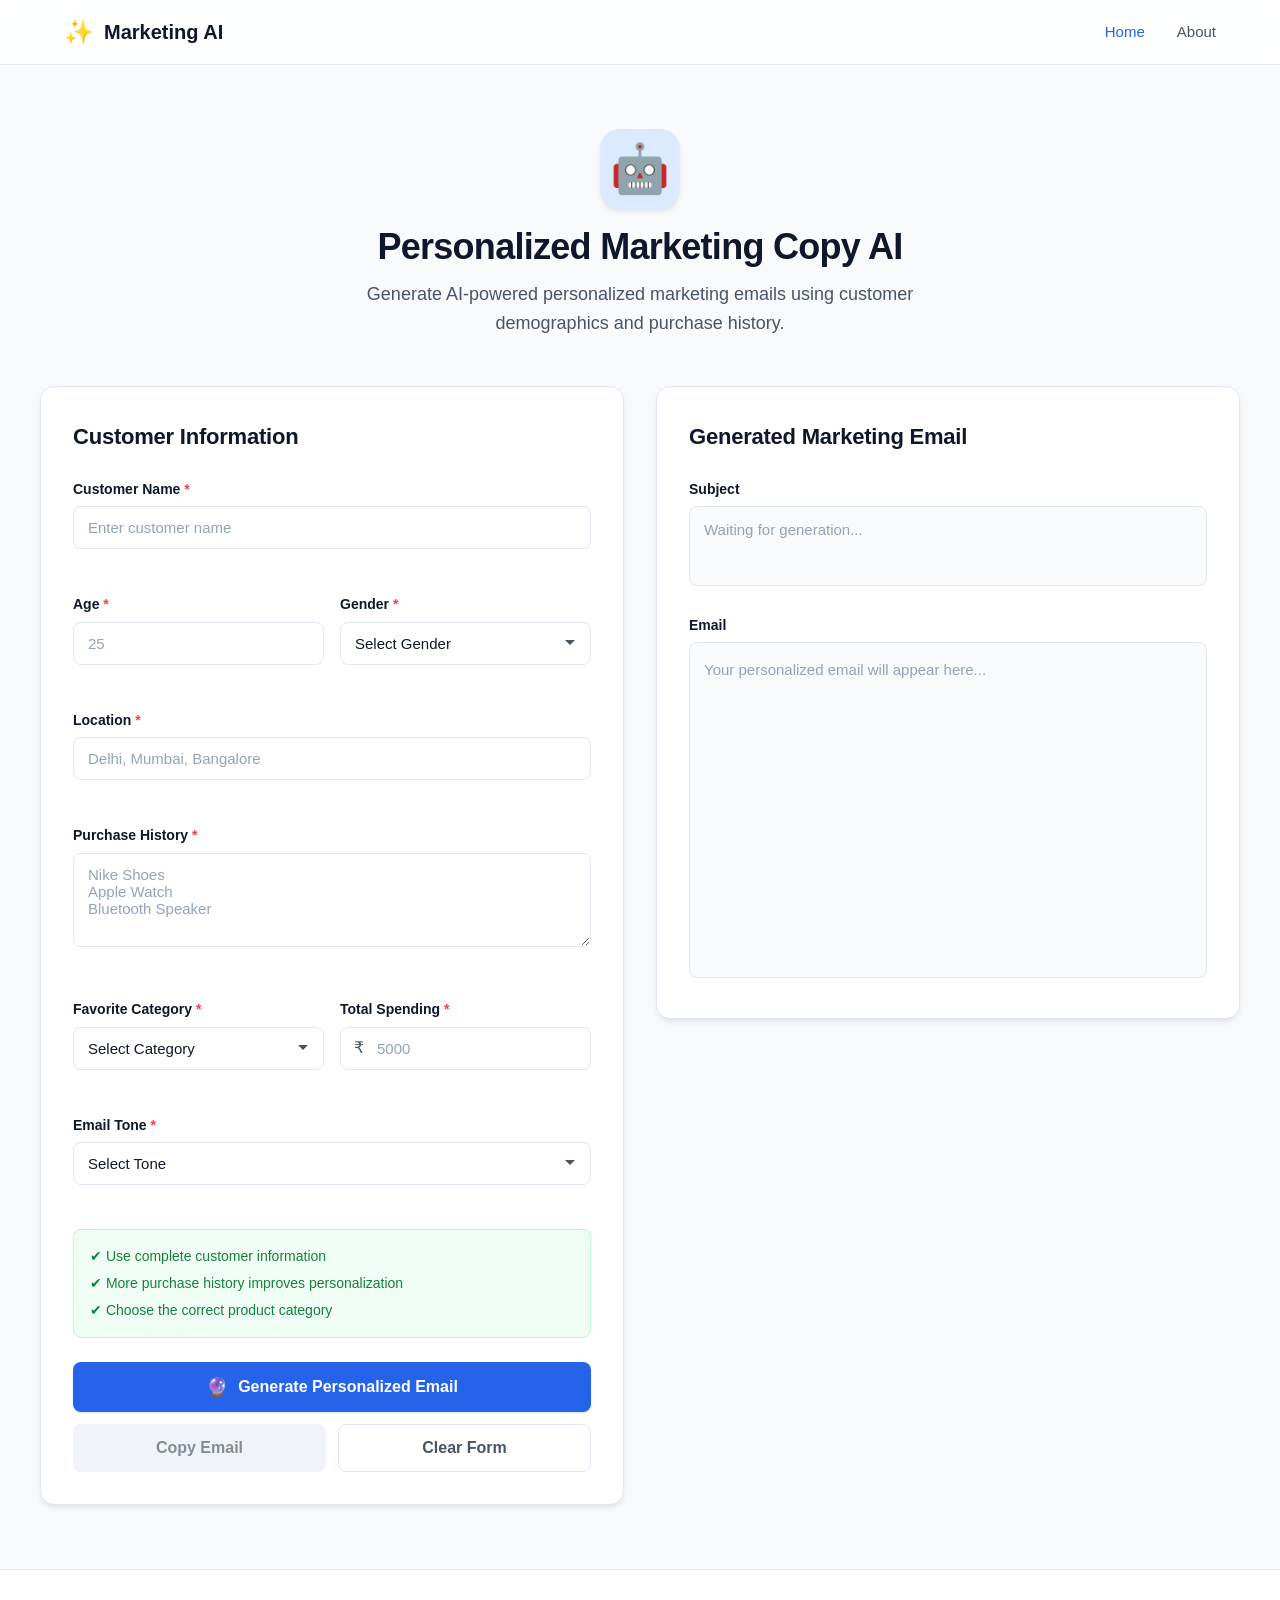
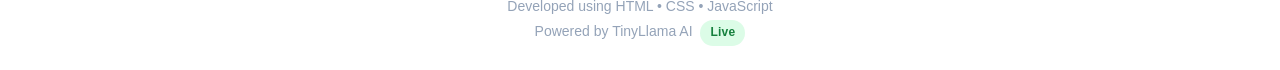
==== frontend/index.html @ af062292 "Restructure project into professional full-stack architecture - Move backend files into backend/ (ap" ====
<!DOCTYPE html>
<html lang="en">
<head>
  <meta charset="UTF-8">
  <meta name="viewport" content="width=device-width, initial-scale=1.0">
  <title>Personalized Marketing Copy AI</title>
  <link rel="stylesheet" href="css/style.css">
</head>
<body>

  <nav class="navbar">
    <div class="nav-container">
      <div class="nav-logo">
        <span class="logo-icon">&#x2728;</span>
        <span class="logo-text">Marketing AI</span>
      </div>
      <ul class="nav-links">
        <li><a href="#" class="nav-link active">Home</a></li>
        <li><a href="#" class="nav-link">About</a></li>
      </ul>
    </div>
  </nav>

  <header class="hero">
    <div class="hero-container">
      <div class="hero-icon">&#x1F916;</div>
      <h1 class="hero-title">Personalized Marketing Copy AI</h1>
      <p class="hero-subtitle">Generate AI-powered personalized marketing emails using customer demographics and purchase history.</p>
    </div>
  </header>

  <main class="main-content">
    <div class="content-grid">

      <section class="form-section">
        <div class="card form-card">
          <h2 class="card-title">Customer Information</h2>

          <div class="form-group">
            <label for="customerName">Customer Name <span class="required">*</span></label>
            <input type="text" id="customerName" placeholder="Enter customer name" required>
            <span class="error-message" id="nameError"></span>
          </div>

          <div class="form-row">
            <div class="form-group">
              <label for="age">Age <span class="required">*</span></label>
              <input type="number" id="age" placeholder="25" min="18" max="100" required>
              <span class="error-message" id="ageError"></span>
            </div>

            <div class="form-group">
              <label for="gender">Gender <span class="required">*</span></label>
              <select id="gender" required>
                <option value="">Select Gender</option>
                <option value="Male">Male</option>
                <option value="Female">Female</option>
                <option value="Other">Other</option>
              </select>
              <span class="error-message" id="genderError"></span>
            </div>
          </div>

          <div class="form-group">
            <label for="location">Location <span class="required">*</span></label>
            <input type="text" id="location" placeholder="Delhi, Mumbai, Bangalore" required>
            <span class="error-message" id="locationError"></span>
          </div>

          <div class="form-group">
            <label for="purchaseHistory">Purchase History <span class="required">*</span></label>
            <textarea id="purchaseHistory" placeholder="Nike Shoes&#10;Apple Watch&#10;Bluetooth Speaker" rows="4" required></textarea>
            <span class="error-message" id="purchaseError"></span>
          </div>

          <div class="form-row">
            <div class="form-group">
              <label for="favoriteCategory">Favorite Category <span class="required">*</span></label>
              <select id="favoriteCategory" required>
                <option value="">Select Category</option>
                <option value="Fashion">Fashion</option>
                <option value="Electronics">Electronics</option>
                <option value="Books">Books</option>
                <option value="Sports">Sports</option>
                <option value="Home Decor">Home Decor</option>
                <option value="Beauty">Beauty</option>
              </select>
              <span class="error-message" id="categoryError"></span>
            </div>

            <div class="form-group">
              <label for="totalSpending">Total Spending <span class="required">*</span></label>
              <div class="input-icon-wrapper">
                <span class="input-icon">&#x20B9;</span>
                <input type="number" id="totalSpending" placeholder="5000" min="1" required>
              </div>
              <span class="error-message" id="spendingError"></span>
            </div>
          </div>

          <div class="form-group">
            <label for="emailTone">Email Tone <span class="required">*</span></label>
            <select id="emailTone" required>
              <option value="">Select Tone</option>
              <option value="Friendly">Friendly</option>
              <option value="Warm">Warm</option>
              <option value="Casual">Casual</option>
              <option value="Conversational">Conversational</option>
              <option value="Professional">Professional</option>
              <option value="Formal">Formal</option>
              <option value="Business">Business</option>
              <option value="Trustworthy">Trustworthy</option>
              <option value="Luxury">Luxury</option>
              <option value="Elegant">Elegant</option>
              <option value="Premium">Premium</option>
              <option value="Exclusive">Exclusive</option>
              <option value="Exciting">Exciting</option>
              <option value="Energetic">Energetic</option>
              <option value="Urgent">Urgent</option>
              <option value="Promotional">Promotional</option>
            </select>
            <span class="error-message" id="toneError"></span>
          </div>

          <div class="sidebar-tips">
            <p class="tip">&#x2714; Use complete customer information</p>
            <p class="tip">&#x2714; More purchase history improves personalization</p>
            <p class="tip">&#x2714; Choose the correct product category</p>
          </div>

          <div class="button-group">
            <button class="btn btn-primary" id="generateBtn">
              <span class="btn-icon">&#x1F52E;</span>
              Generate Personalized Email
            </button>
            <div class="secondary-buttons">
              <button class="btn btn-secondary" id="copyBtn" disabled>Copy Email</button>
              <button class="btn btn-outline" id="clearBtn">Clear Form</button>
            </div>
          </div>
        </div>
      </section>

      <section class="output-section">
        <div class="card output-card">
          <h2 class="card-title">Generated Marketing Email</h2>

          <div class="spinner-overlay" id="spinnerOverlay" role="status" aria-live="polite">
            <div class="spinner"></div>
            <p class="spinner-text">Generating personalized marketing email...</p>
          </div>

          <div class="output-group">
            <label for="subjectOutput">Subject</label>
            <textarea id="subjectOutput" class="output-textarea" rows="2" readonly placeholder="Waiting for generation..."></textarea>
          </div>

          <div class="output-group">
            <label for="emailOutput">Email</label>
            <textarea id="emailOutput" class="output-textarea email-body" rows="12" readonly placeholder="Your personalized email will appear here..."></textarea>
          </div>
        </div>
      </section>

    </div>
  </main>

  <div class="notification-container" id="notificationContainer" aria-live="polite" aria-atomic="false"></div>

  <footer class="footer">
    <div class="footer-container">
      <p>Developed using HTML &bull; CSS &bull; JavaScript</p>
      <p>Powered by TinyLlama AI <span class="live-badge">Live</span></p>
    </div>
  </footer>

  <script src="js/script.js"></script>
</body>
</html>
---- frontend/css/style.css ----
*,
*::before,
*::after {
  margin: 0;
  padding: 0;
  box-sizing: border-box;
}

:root {
  --primary: #2563EB;
  --primary-dark: #1E40AF;
  --primary-light: #DBEAFE;
  --bg: #F8FAFC;
  --card-bg: #FFFFFF;
  --text-primary: #0F172A;
  --text-secondary: #475569;
  --text-muted: #94A3B8;
  --border: #E2E8F0;
  --error: #EF4444;
  --success: #10B981;
  --shadow-sm: 0 1px 3px rgba(0, 0, 0, 0.06), 0 1px 2px rgba(0, 0, 0, 0.04);
  --shadow-md: 0 4px 6px -1px rgba(0, 0, 0, 0.07), 0 2px 4px -1px rgba(0, 0, 0, 0.04);
  --shadow-lg: 0 10px 15px -3px rgba(0, 0, 0, 0.08), 0 4px 6px -2px rgba(0, 0, 0, 0.04);
  --radius: 14px;
  --radius-sm: 8px;
  --font-family: -apple-system, BlinkMacSystemFont, 'Segoe UI', Roboto, Oxygen, Ubuntu, Cantarell, sans-serif;
}

html {
  scroll-behavior: smooth;
}

body {
  font-family: var(--font-family);
  background: var(--bg);
  color: var(--text-primary);
  line-height: 1.6;
  min-height: 100vh;
  display: flex;
  flex-direction: column;
}

.navbar {
  background: var(--card-bg);
  border-bottom: 1px solid var(--border);
  position: sticky;
  top: 0;
  z-index: 100;
  backdrop-filter: blur(12px);
  background: rgba(255, 255, 255, 0.85);
}

.nav-container {
  max-width: 1200px;
  margin: 0 auto;
  padding: 0 24px;
  display: flex;
  align-items: center;
  justify-content: space-between;
  height: 64px;
}

.nav-logo {
  display: flex;
  align-items: center;
  gap: 10px;
  font-size: 20px;
  font-weight: 700;
  color: var(--text-primary);
}

.logo-icon {
  font-size: 24px;
}

.nav-links {
  display: flex;
  list-style: none;
  gap: 32px;
}

.nav-link {
  text-decoration: none;
  color: var(--text-secondary);
  font-size: 15px;
  font-weight: 500;
  transition: color 0.2s ease;
  padding: 8px 0;
}

.nav-link:hover {
  color: var(--primary);
}

.nav-link.active {
  color: var(--primary);
}

.hero {
  padding: 64px 24px 48px;
  text-align: center;
}

.hero-container {
  max-width: 720px;
  margin: 0 auto;
}

.hero-icon {
  font-size: 48px;
  margin-bottom: 16px;
  display: inline-block;
  background: var(--primary-light);
  width: 80px;
  height: 80px;
  line-height: 80px;
  border-radius: 20px;
  box-shadow: var(--shadow-md);
}

.hero-title {
  font-size: 36px;
  font-weight: 800;
  color: var(--text-primary);
  letter-spacing: -0.02em;
  line-height: 1.2;
  margin-bottom: 12px;
}

.hero-subtitle {
  font-size: 18px;
  color: var(--text-secondary);
  max-width: 560px;
  margin: 0 auto;
  line-height: 1.6;
}

.main-content {
  flex: 1;
  padding: 0 24px 64px;
}

.content-grid {
  max-width: 1200px;
  margin: 0 auto;
  display: grid;
  grid-template-columns: 1fr 1fr;
  gap: 32px;
  align-items: start;
}

.card {
  background: var(--card-bg);
  border-radius: var(--radius);
  box-shadow: var(--shadow-md);
  padding: 32px;
  border: 1px solid var(--border);
}

.card-title {
  font-size: 22px;
  font-weight: 700;
  color: var(--text-primary);
  margin-bottom: 24px;
  letter-spacing: -0.01em;
}

.form-group {
  margin-bottom: 20px;
}

.form-row {
  display: grid;
  grid-template-columns: 1fr 1fr;
  gap: 16px;
}

label {
  display: block;
  font-size: 14px;
  font-weight: 600;
  color: var(--text-primary);
  margin-bottom: 6px;
}

.required {
  color: var(--error);
}

input[type="text"],
input[type="number"],
select,
textarea {
  width: 100%;
  padding: 12px 14px;
  font-size: 15px;
  font-family: var(--font-family);
  border: 1.5px solid var(--border);
  border-radius: var(--radius-sm);
  background: var(--card-bg);
  color: var(--text-primary);
  transition: border-color 0.2s ease, box-shadow 0.2s ease;
  outline: none;
}

input[type="text"]:focus,
input[type="number"]:focus,
select:focus,
textarea:focus {
  border-color: var(--primary);
  box-shadow: 0 0 0 3px rgba(37, 99, 235, 0.12);
}

input[type="text"]::placeholder,
input[type="number"]::placeholder,
textarea::placeholder {
  color: var(--text-muted);
}

textarea {
  resize: vertical;
  min-height: 80px;
}

select {
  appearance: none;
  background-image: url("data:image/svg+xml,%3Csvg xmlns='http://www.w3.org/2000/svg' width='12' height='12' viewBox='0 0 12 12'%3E%3Cpath fill='%23475569' d='M6 8L1 3h10z'/%3E%3C/svg%3E");
  background-repeat: no-repeat;
  background-position: right 14px center;
  padding-right: 36px;
  cursor: pointer;
}

.input-icon-wrapper {
  position: relative;
}

.input-icon {
  position: absolute;
  left: 14px;
  top: 50%;
  transform: translateY(-50%);
  font-size: 16px;
  color: var(--text-secondary);
  z-index: 1;
}

.input-icon-wrapper input {
  padding-left: 36px;
}

.error-message {
  display: block;
  font-size: 13px;
  color: var(--error);
  margin-top: 4px;
  min-height: 20px;
}

input.error,
select.error,
textarea.error {
  border-color: var(--error);
}

input.error:focus,
select.error:focus,
textarea.error:focus {
  box-shadow: 0 0 0 3px rgba(239, 68, 68, 0.12);
}

.sidebar-tips {
  background: #F0FDF4;
  border: 1px solid #BBF7D0;
  border-radius: var(--radius-sm);
  padding: 16px;
  margin-bottom: 24px;
}

.tip {
  font-size: 14px;
  color: #15803D;
  margin-bottom: 6px;
  line-height: 1.5;
}

.tip:last-child {
  margin-bottom: 0;
}

.button-group {
  display: flex;
  flex-direction: column;
  gap: 12px;
}

.secondary-buttons {
  display: grid;
  grid-template-columns: 1fr 1fr;
  gap: 12px;
}

.btn {
  display: inline-flex;
  align-items: center;
  justify-content: center;
  gap: 10px;
  padding: 14px 24px;
  font-size: 16px;
  font-weight: 600;
  font-family: var(--font-family);
  border: none;
  border-radius: var(--radius-sm);
  cursor: pointer;
  transition: all 0.2s ease;
  text-decoration: none;
  white-space: nowrap;
}

.btn:disabled {
  opacity: 0.5;
  cursor: not-allowed;
}

.btn-primary {
  background: var(--primary);
  color: #FFFFFF;
  box-shadow: 0 1px 2px rgba(37, 99, 235, 0.2);
}

.btn-primary:hover:not(:disabled) {
  background: var(--primary-dark);
  box-shadow: var(--shadow-md);
  transform: translateY(-1px);
}

.btn-primary:active:not(:disabled) {
  transform: translateY(0);
}

.btn-icon {
  font-size: 18px;
}

.btn-secondary {
  background: var(--border);
  color: var(--text-primary);
}

.btn-secondary:hover:not(:disabled) {
  background: #CBD5E1;
}

.btn-outline {
  background: transparent;
  color: var(--text-secondary);
  border: 1.5px solid var(--border);
}

.btn-outline:hover {
  background: var(--bg);
  border-color: var(--text-muted);
}

.output-card {
  position: relative;
  min-height: 400px;
}

.output-group {
  margin-bottom: 20px;
}

.output-group:last-child {
  margin-bottom: 0;
}

.output-textarea {
  width: 100%;
  padding: 14px;
  font-size: 15px;
  font-family: var(--font-family);
  border: 1.5px solid var(--border);
  border-radius: var(--radius-sm);
  background: var(--bg);
  color: var(--text-primary);
  resize: none;
  outline: none;
  cursor: default;
}

.email-body {
  line-height: 1.7;
}

.spinner-overlay {
  display: none;
  position: absolute;
  top: 0;
  left: 0;
  right: 0;
  bottom: 0;
  background: rgba(255, 255, 255, 0.9);
  backdrop-filter: blur(4px);
  border-radius: var(--radius);
  flex-direction: column;
  align-items: center;
  justify-content: center;
  z-index: 10;
  gap: 16px;
}

.spinner-overlay.active {
  display: flex;
}

.spinner {
  width: 40px;
  height: 40px;
  border: 4px solid var(--border);
  border-top-color: var(--primary);
  border-radius: 50%;
  animation: spin 0.8s linear infinite;
}

@keyframes spin {
  to {
    transform: rotate(360deg);
  }
}

.spinner-text {
  font-size: 16px;
  font-weight: 600;
  color: var(--text-secondary);
}

.output-textarea.filled {
  border-color: #BBF7D0;
  background: var(--card-bg);
  animation: outputFadeIn 0.6s ease;
}

@keyframes outputFadeIn {
  from {
    opacity: 0;
    transform: translateY(8px);
  }
  to {
    opacity: 1;
    transform: translateY(0);
  }
}

.form-group:disabled,
input:disabled,
select:disabled,
textarea:disabled {
  background: var(--bg);
  color: var(--text-muted);
  cursor: not-allowed;
  opacity: 0.7;
}

input:focus-visible,
select:focus-visible,
textarea:focus-visible,
button:focus-visible {
  outline: 2px solid var(--primary);
  outline-offset: 2px;
}

.output-textarea:focus-visible {
  outline: 2px solid var(--primary);
  outline-offset: 2px;
}

.btn:disabled {
  opacity: 0.5;
  cursor: not-allowed;
  transform: none;
  box-shadow: none;
}

.btn-loading {
  position: relative;
  color: transparent !important;
  pointer-events: none;
}

.btn-loading::after {
  content: "";
  position: absolute;
  width: 20px;
  height: 20px;
  border: 3px solid rgba(255, 255, 255, 0.4);
  border-top-color: #FFFFFF;
  border-radius: 50%;
  animation: spin 0.8s linear infinite;
}

.notification-container {
  position: fixed;
  top: 80px;
  right: 24px;
  z-index: 300;
  display: flex;
  flex-direction: column;
  gap: 12px;
  max-width: 380px;
  width: calc(100% - 48px);
  pointer-events: none;
}

.notification {
  display: flex;
  align-items: flex-start;
  gap: 12px;
  background: var(--card-bg);
  border-radius: var(--radius-sm);
  box-shadow: var(--shadow-lg);
  padding: 14px 16px;
  border: 1px solid var(--border);
  border-left: 4px solid var(--text-muted);
  pointer-events: auto;
  animation: notificationIn 0.35s cubic-bezier(0.21, 1.02, 0.73, 1) forwards;
  position: relative;
}

.notification.leaving {
  animation: notificationOut 0.35s ease forwards;
}

.notification-success {
  border-left-color: var(--success);
}

.notification-error {
  border-left-color: var(--error);
}

.notification-warning {
  border-left-color: #F59E0B;
}

.notification-icon {
  flex-shrink: 0;
  font-size: 18px;
  line-height: 1.4;
}

.notification-content {
  flex: 1;
  font-size: 14px;
  font-weight: 500;
  color: var(--text-primary);
  line-height: 1.5;
}

.notification-close {
  flex-shrink: 0;
  background: transparent;
  border: none;
  cursor: pointer;
  font-size: 16px;
  color: var(--text-muted);
  padding: 2px;
  line-height: 1;
  border-radius: 4px;
  transition: color 0.2s ease, background 0.2s ease;
}

.notification-close:hover {
  color: var(--text-primary);
  background: var(--bg);
}

@keyframes notificationIn {
  from {
    opacity: 0;
    transform: translateX(100%);
  }
  to {
    opacity: 1;
    transform: translateX(0);
  }
}

@keyframes notificationOut {
  from {
    opacity: 1;
    transform: translateX(0);
  }
  to {
    opacity: 0;
    transform: translateX(100%);
  }
}

.live-badge {
  display: inline-block;
  background: #DCFCE7;
  color: #15803D;
  font-size: 12px;
  font-weight: 700;
  padding: 2px 10px;
  border-radius: 999px;
  margin-left: 4px;
  letter-spacing: 0.02em;
}

.footer {
  background: var(--card-bg);
  border-top: 1px solid var(--border);
  padding: 24px;
  text-align: center;
}

.footer-container {
  max-width: 1200px;
  margin: 0 auto;
}

.footer p {
  font-size: 14px;
  color: var(--text-muted);
  line-height: 1.8;
}

@media (max-width: 1024px) {
  .content-grid {
    grid-template-columns: 1fr;
    max-width: 680px;
  }

  .hero-title {
    font-size: 32px;
  }
}

@media (max-width: 640px) {
  .nav-container {
    padding: 0 16px;
  }

  .nav-links {
    gap: 20px;
  }

  .hero {
    padding: 40px 16px 32px;
  }

  .hero-icon {
    width: 64px;
    height: 64px;
    line-height: 64px;
    font-size: 36px;
  }

  .hero-title {
    font-size: 26px;
  }

  .hero-subtitle {
    font-size: 16px;
  }

  .main-content {
    padding: 0 16px 48px;
  }

  .card {
    padding: 24px 20px;
  }

  .card-title {
    font-size: 20px;
  }

  .form-row {
    grid-template-columns: 1fr;
  }

  .secondary-buttons {
    grid-template-columns: 1fr;
  }

  .btn {
    padding: 12px 20px;
    font-size: 15px;
  }

  .content-grid {
    gap: 24px;
  }

  .footer {
    padding: 20px 16px;
  }
}

@media (max-width: 400px) {
  .hero-title {
    font-size: 22px;
  }

  .nav-logo {
    font-size: 17px;
  }

  .nav-link {
    font-size: 14px;
  }
}
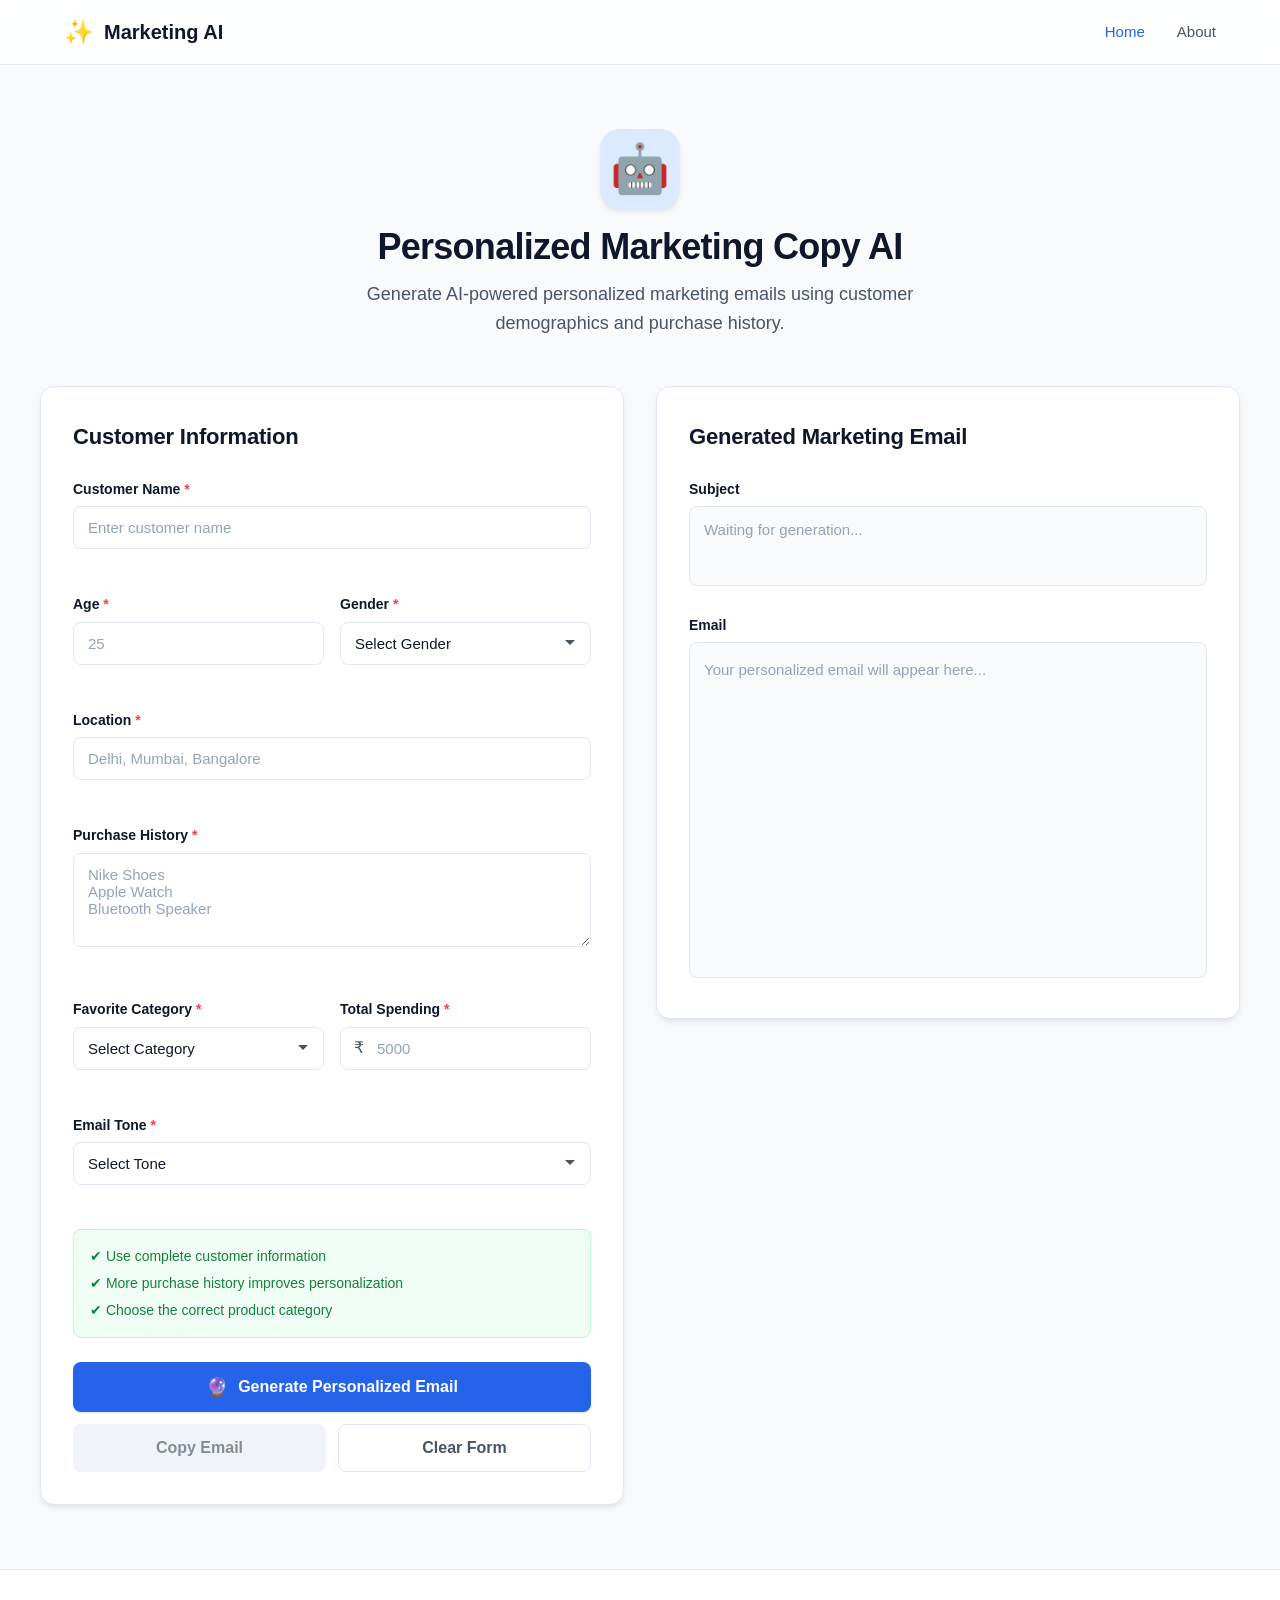
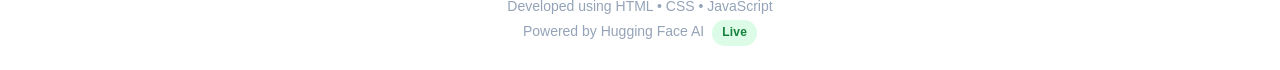
==== commit d25343ca: "Switch default model to EleutherAI/pythia-70m and remove TinyLlama branding" ====
--- a/frontend/index.html
+++ b/frontend/index.html
@@ -4,7 +4,7 @@
   <meta charset="UTF-8">
   <meta name="viewport" content="width=device-width, initial-scale=1.0">
   <title>Personalized Marketing Copy AI</title>
-  <link rel="stylesheet" href="css/style.css">
+  <link rel="stylesheet" href="/css/style.css">
 </head>
 <body>
 
@@ -170,10 +170,12 @@
   <footer class="footer">
     <div class="footer-container">
       <p>Developed using HTML &bull; CSS &bull; JavaScript</p>
-      <p>Powered by TinyLlama AI <span class="live-badge">Live</span></p>
+      <p>Powered by Hugging Face AI <span class="live-badge">Live</span></p>
     </div>
   </footer>
 
-  <script src="js/script.js"></script>
+  <script src="/js/config.js"></script>
+  <script src="/js/script.js"></script>
 </body>
 </html>
+
--- a/css/style.css
+++ b/css/style.css
@@ -0,0 +1,715 @@
+*,
+*::before,
+*::after {
+  margin: 0;
+  padding: 0;
+  box-sizing: border-box;
+}
+
+:root {
+  --primary: #2563EB;
+  --primary-dark: #1E40AF;
+  --primary-light: #DBEAFE;
+  --bg: #F8FAFC;
+  --card-bg: #FFFFFF;
+  --text-primary: #0F172A;
+  --text-secondary: #475569;
+  --text-muted: #94A3B8;
+  --border: #E2E8F0;
+  --error: #EF4444;
+  --success: #10B981;
+  --shadow-sm: 0 1px 3px rgba(0, 0, 0, 0.06), 0 1px 2px rgba(0, 0, 0, 0.04);
+  --shadow-md: 0 4px 6px -1px rgba(0, 0, 0, 0.07), 0 2px 4px -1px rgba(0, 0, 0, 0.04);
+  --shadow-lg: 0 10px 15px -3px rgba(0, 0, 0, 0.08), 0 4px 6px -2px rgba(0, 0, 0, 0.04);
+  --radius: 14px;
+  --radius-sm: 8px;
+  --font-family: -apple-system, BlinkMacSystemFont, 'Segoe UI', Roboto, Oxygen, Ubuntu, Cantarell, sans-serif;
+}
+
+html {
+  scroll-behavior: smooth;
+}
+
+body {
+  font-family: var(--font-family);
+  background: var(--bg);
+  color: var(--text-primary);
+  line-height: 1.6;
+  min-height: 100vh;
+  display: flex;
+  flex-direction: column;
+}
+
+.navbar {
+  background: var(--card-bg);
+  border-bottom: 1px solid var(--border);
+  position: sticky;
+  top: 0;
+  z-index: 100;
+  backdrop-filter: blur(12px);
+  background: rgba(255, 255, 255, 0.85);
+}
+
+.nav-container {
+  max-width: 1200px;
+  margin: 0 auto;
+  padding: 0 24px;
+  display: flex;
+  align-items: center;
+  justify-content: space-between;
+  height: 64px;
+}
+
+.nav-logo {
+  display: flex;
+  align-items: center;
+  gap: 10px;
+  font-size: 20px;
+  font-weight: 700;
+  color: var(--text-primary);
+}
+
+.logo-icon {
+  font-size: 24px;
+}
+
+.nav-links {
+  display: flex;
+  list-style: none;
+  gap: 32px;
+}
+
+.nav-link {
+  text-decoration: none;
+  color: var(--text-secondary);
+  font-size: 15px;
+  font-weight: 500;
+  transition: color 0.2s ease;
+  padding: 8px 0;
+}
+
+.nav-link:hover {
+  color: var(--primary);
+}
+
+.nav-link.active {
+  color: var(--primary);
+}
+
+.hero {
+  padding: 64px 24px 48px;
+  text-align: center;
+}
+
+.hero-container {
+  max-width: 720px;
+  margin: 0 auto;
+}
+
+.hero-icon {
+  font-size: 48px;
+  margin-bottom: 16px;
+  display: inline-block;
+  background: var(--primary-light);
+  width: 80px;
+  height: 80px;
+  line-height: 80px;
+  border-radius: 20px;
+  box-shadow: var(--shadow-md);
+}
+
+.hero-title {
+  font-size: 36px;
+  font-weight: 800;
+  color: var(--text-primary);
+  letter-spacing: -0.02em;
+  line-height: 1.2;
+  margin-bottom: 12px;
+}
+
+.hero-subtitle {
+  font-size: 18px;
+  color: var(--text-secondary);
+  max-width: 560px;
+  margin: 0 auto;
+  line-height: 1.6;
+}
+
+.main-content {
+  flex: 1;
+  padding: 0 24px 64px;
+}
+
+.content-grid {
+  max-width: 1200px;
+  margin: 0 auto;
+  display: grid;
+  grid-template-columns: 1fr 1fr;
+  gap: 32px;
+  align-items: start;
+}
+
+.card {
+  background: var(--card-bg);
+  border-radius: var(--radius);
+  box-shadow: var(--shadow-md);
+  padding: 32px;
+  border: 1px solid var(--border);
+}
+
+.card-title {
+  font-size: 22px;
+  font-weight: 700;
+  color: var(--text-primary);
+  margin-bottom: 24px;
+  letter-spacing: -0.01em;
+}
+
+.form-group {
+  margin-bottom: 20px;
+}
+
+.form-row {
+  display: grid;
+  grid-template-columns: 1fr 1fr;
+  gap: 16px;
+}
+
+label {
+  display: block;
+  font-size: 14px;
+  font-weight: 600;
+  color: var(--text-primary);
+  margin-bottom: 6px;
+}
+
+.required {
+  color: var(--error);
+}
+
+input[type="text"],
+input[type="number"],
+select,
+textarea {
+  width: 100%;
+  padding: 12px 14px;
+  font-size: 15px;
+  font-family: var(--font-family);
+  border: 1.5px solid var(--border);
+  border-radius: var(--radius-sm);
+  background: var(--card-bg);
+  color: var(--text-primary);
+  transition: border-color 0.2s ease, box-shadow 0.2s ease;
+  outline: none;
+}
+
+input[type="text"]:focus,
+input[type="number"]:focus,
+select:focus,
+textarea:focus {
+  border-color: var(--primary);
+  box-shadow: 0 0 0 3px rgba(37, 99, 235, 0.12);
+}
+
+input[type="text"]::placeholder,
+input[type="number"]::placeholder,
+textarea::placeholder {
+  color: var(--text-muted);
+}
+
+textarea {
+  resize: vertical;
+  min-height: 80px;
+}
+
+select {
+  appearance: none;
+  background-image: url("data:image/svg+xml,%3Csvg xmlns='http://www.w3.org/2000/svg' width='12' height='12' viewBox='0 0 12 12'%3E%3Cpath fill='%23475569' d='M6 8L1 3h10z'/%3E%3C/svg%3E");
+  background-repeat: no-repeat;
+  background-position: right 14px center;
+  padding-right: 36px;
+  cursor: pointer;
+}
+
+.input-icon-wrapper {
+  position: relative;
+}
+
+.input-icon {
+  position: absolute;
+  left: 14px;
+  top: 50%;
+  transform: translateY(-50%);
+  font-size: 16px;
+  color: var(--text-secondary);
+  z-index: 1;
+}
+
+.input-icon-wrapper input {
+  padding-left: 36px;
+}
+
+.error-message {
+  display: block;
+  font-size: 13px;
+  color: var(--error);
+  margin-top: 4px;
+  min-height: 20px;
+}
+
+input.error,
+select.error,
+textarea.error {
+  border-color: var(--error);
+}
+
+input.error:focus,
+select.error:focus,
+textarea.error:focus {
+  box-shadow: 0 0 0 3px rgba(239, 68, 68, 0.12);
+}
+
+.sidebar-tips {
+  background: #F0FDF4;
+  border: 1px solid #BBF7D0;
+  border-radius: var(--radius-sm);
+  padding: 16px;
+  margin-bottom: 24px;
+}
+
+.tip {
+  font-size: 14px;
+  color: #15803D;
+  margin-bottom: 6px;
+  line-height: 1.5;
+}
+
+.tip:last-child {
+  margin-bottom: 0;
+}
+
+.button-group {
+  display: flex;
+  flex-direction: column;
+  gap: 12px;
+}
+
+.secondary-buttons {
+  display: grid;
+  grid-template-columns: 1fr 1fr;
+  gap: 12px;
+}
+
+.btn {
+  display: inline-flex;
+  align-items: center;
+  justify-content: center;
+  gap: 10px;
+  padding: 14px 24px;
+  font-size: 16px;
+  font-weight: 600;
+  font-family: var(--font-family);
+  border: none;
+  border-radius: var(--radius-sm);
+  cursor: pointer;
+  transition: all 0.2s ease;
+  text-decoration: none;
+  white-space: nowrap;
+}
+
+.btn:disabled {
+  opacity: 0.5;
+  cursor: not-allowed;
+}
+
+.btn-primary {
+  background: var(--primary);
+  color: #FFFFFF;
+  box-shadow: 0 1px 2px rgba(37, 99, 235, 0.2);
+}
+
+.btn-primary:hover:not(:disabled) {
+  background: var(--primary-dark);
+  box-shadow: var(--shadow-md);
+  transform: translateY(-1px);
+}
+
+.btn-primary:active:not(:disabled) {
+  transform: translateY(0);
+}
+
+.btn-icon {
+  font-size: 18px;
+}
+
+.btn-secondary {
+  background: var(--border);
+  color: var(--text-primary);
+}
+
+.btn-secondary:hover:not(:disabled) {
+  background: #CBD5E1;
+}
+
+.btn-outline {
+  background: transparent;
+  color: var(--text-secondary);
+  border: 1.5px solid var(--border);
+}
+
+.btn-outline:hover {
+  background: var(--bg);
+  border-color: var(--text-muted);
+}
+
+.output-card {
+  position: relative;
+  min-height: 400px;
+}
+
+.output-group {
+  margin-bottom: 20px;
+}
+
+.output-group:last-child {
+  margin-bottom: 0;
+}
+
+.output-textarea {
+  width: 100%;
+  padding: 14px;
+  font-size: 15px;
+  font-family: var(--font-family);
+  border: 1.5px solid var(--border);
+  border-radius: var(--radius-sm);
+  background: var(--bg);
+  color: var(--text-primary);
+  resize: none;
+  outline: none;
+  cursor: default;
+}
+
+.email-body {
+  line-height: 1.7;
+}
+
+.spinner-overlay {
+  display: none;
+  position: absolute;
+  top: 0;
+  left: 0;
+  right: 0;
+  bottom: 0;
+  background: rgba(255, 255, 255, 0.9);
+  backdrop-filter: blur(4px);
+  border-radius: var(--radius);
+  flex-direction: column;
+  align-items: center;
+  justify-content: center;
+  z-index: 10;
+  gap: 16px;
+}
+
+.spinner-overlay.active {
+  display: flex;
+}
+
+.spinner {
+  width: 40px;
+  height: 40px;
+  border: 4px solid var(--border);
+  border-top-color: var(--primary);
+  border-radius: 50%;
+  animation: spin 0.8s linear infinite;
+}
+
+@keyframes spin {
+  to {
+    transform: rotate(360deg);
+  }
+}
+
+.spinner-text {
+  font-size: 16px;
+  font-weight: 600;
+  color: var(--text-secondary);
+}
+
+.output-textarea.filled {
+  border-color: #BBF7D0;
+  background: var(--card-bg);
+  animation: outputFadeIn 0.6s ease;
+}
+
+@keyframes outputFadeIn {
+  from {
+    opacity: 0;
+    transform: translateY(8px);
+  }
+  to {
+    opacity: 1;
+    transform: translateY(0);
+  }
+}
+
+.form-group:disabled,
+input:disabled,
+select:disabled,
+textarea:disabled {
+  background: var(--bg);
+  color: var(--text-muted);
+  cursor: not-allowed;
+  opacity: 0.7;
+}
+
+input:focus-visible,
+select:focus-visible,
+textarea:focus-visible,
+button:focus-visible {
+  outline: 2px solid var(--primary);
+  outline-offset: 2px;
+}
+
+.output-textarea:focus-visible {
+  outline: 2px solid var(--primary);
+  outline-offset: 2px;
+}
+
+.btn:disabled {
+  opacity: 0.5;
+  cursor: not-allowed;
+  transform: none;
+  box-shadow: none;
+}
+
+.btn-loading {
+  position: relative;
+  color: transparent !important;
+  pointer-events: none;
+}
+
+.btn-loading::after {
+  content: "";
+  position: absolute;
+  width: 20px;
+  height: 20px;
+  border: 3px solid rgba(255, 255, 255, 0.4);
+  border-top-color: #FFFFFF;
+  border-radius: 50%;
+  animation: spin 0.8s linear infinite;
+}
+
+.notification-container {
+  position: fixed;
+  top: 80px;
+  right: 24px;
+  z-index: 300;
+  display: flex;
+  flex-direction: column;
+  gap: 12px;
+  max-width: 380px;
+  width: calc(100% - 48px);
+  pointer-events: none;
+}
+
+.notification {
+  display: flex;
+  align-items: flex-start;
+  gap: 12px;
+  background: var(--card-bg);
+  border-radius: var(--radius-sm);
+  box-shadow: var(--shadow-lg);
+  padding: 14px 16px;
+  border: 1px solid var(--border);
+  border-left: 4px solid var(--text-muted);
+  pointer-events: auto;
+  animation: notificationIn 0.35s cubic-bezier(0.21, 1.02, 0.73, 1) forwards;
+  position: relative;
+}
+
+.notification.leaving {
+  animation: notificationOut 0.35s ease forwards;
+}
+
+.notification-success {
+  border-left-color: var(--success);
+}
+
+.notification-error {
+  border-left-color: var(--error);
+}
+
+.notification-warning {
+  border-left-color: #F59E0B;
+}
+
+.notification-icon {
+  flex-shrink: 0;
+  font-size: 18px;
+  line-height: 1.4;
+}
+
+.notification-content {
+  flex: 1;
+  font-size: 14px;
+  font-weight: 500;
+  color: var(--text-primary);
+  line-height: 1.5;
+}
+
+.notification-close {
+  flex-shrink: 0;
+  background: transparent;
+  border: none;
+  cursor: pointer;
+  font-size: 16px;
+  color: var(--text-muted);
+  padding: 2px;
+  line-height: 1;
+  border-radius: 4px;
+  transition: color 0.2s ease, background 0.2s ease;
+}
+
+.notification-close:hover {
+  color: var(--text-primary);
+  background: var(--bg);
+}
+
+@keyframes notificationIn {
+  from {
+    opacity: 0;
+    transform: translateX(100%);
+  }
+  to {
+    opacity: 1;
+    transform: translateX(0);
+  }
+}
+
+@keyframes notificationOut {
+  from {
+    opacity: 1;
+    transform: translateX(0);
+  }
+  to {
+    opacity: 0;
+    transform: translateX(100%);
+  }
+}
+
+.live-badge {
+  display: inline-block;
+  background: #DCFCE7;
+  color: #15803D;
+  font-size: 12px;
+  font-weight: 700;
+  padding: 2px 10px;
+  border-radius: 999px;
+  margin-left: 4px;
+  letter-spacing: 0.02em;
+}
+
+.footer {
+  background: var(--card-bg);
+  border-top: 1px solid var(--border);
+  padding: 24px;
+  text-align: center;
+}
+
+.footer-container {
+  max-width: 1200px;
+  margin: 0 auto;
+}
+
+.footer p {
+  font-size: 14px;
+  color: var(--text-muted);
+  line-height: 1.8;
+}
+
+@media (max-width: 1024px) {
+  .content-grid {
+    grid-template-columns: 1fr;
+    max-width: 680px;
+  }
+
+  .hero-title {
+    font-size: 32px;
+  }
+}
+
+@media (max-width: 640px) {
+  .nav-container {
+    padding: 0 16px;
+  }
+
+  .nav-links {
+    gap: 20px;
+  }
+
+  .hero {
+    padding: 40px 16px 32px;
+  }
+
+  .hero-icon {
+    width: 64px;
+    height: 64px;
+    line-height: 64px;
+    font-size: 36px;
+  }
+
+  .hero-title {
+    font-size: 26px;
+  }
+
+  .hero-subtitle {
+    font-size: 16px;
+  }
+
+  .main-content {
+    padding: 0 16px 48px;
+  }
+
+  .card {
+    padding: 24px 20px;
+  }
+
+  .card-title {
+    font-size: 20px;
+  }
+
+  .form-row {
+    grid-template-columns: 1fr;
+  }
+
+  .secondary-buttons {
+    grid-template-columns: 1fr;
+  }
+
+  .btn {
+    padding: 12px 20px;
+    font-size: 15px;
+  }
+
+  .content-grid {
+    gap: 24px;
+  }
+
+  .footer {
+    padding: 20px 16px;
+  }
+}
+
+@media (max-width: 400px) {
+  .hero-title {
+    font-size: 22px;
+  }
+
+  .nav-logo {
+    font-size: 17px;
+  }
+
+  .nav-link {
+    font-size: 14px;
+  }
+}
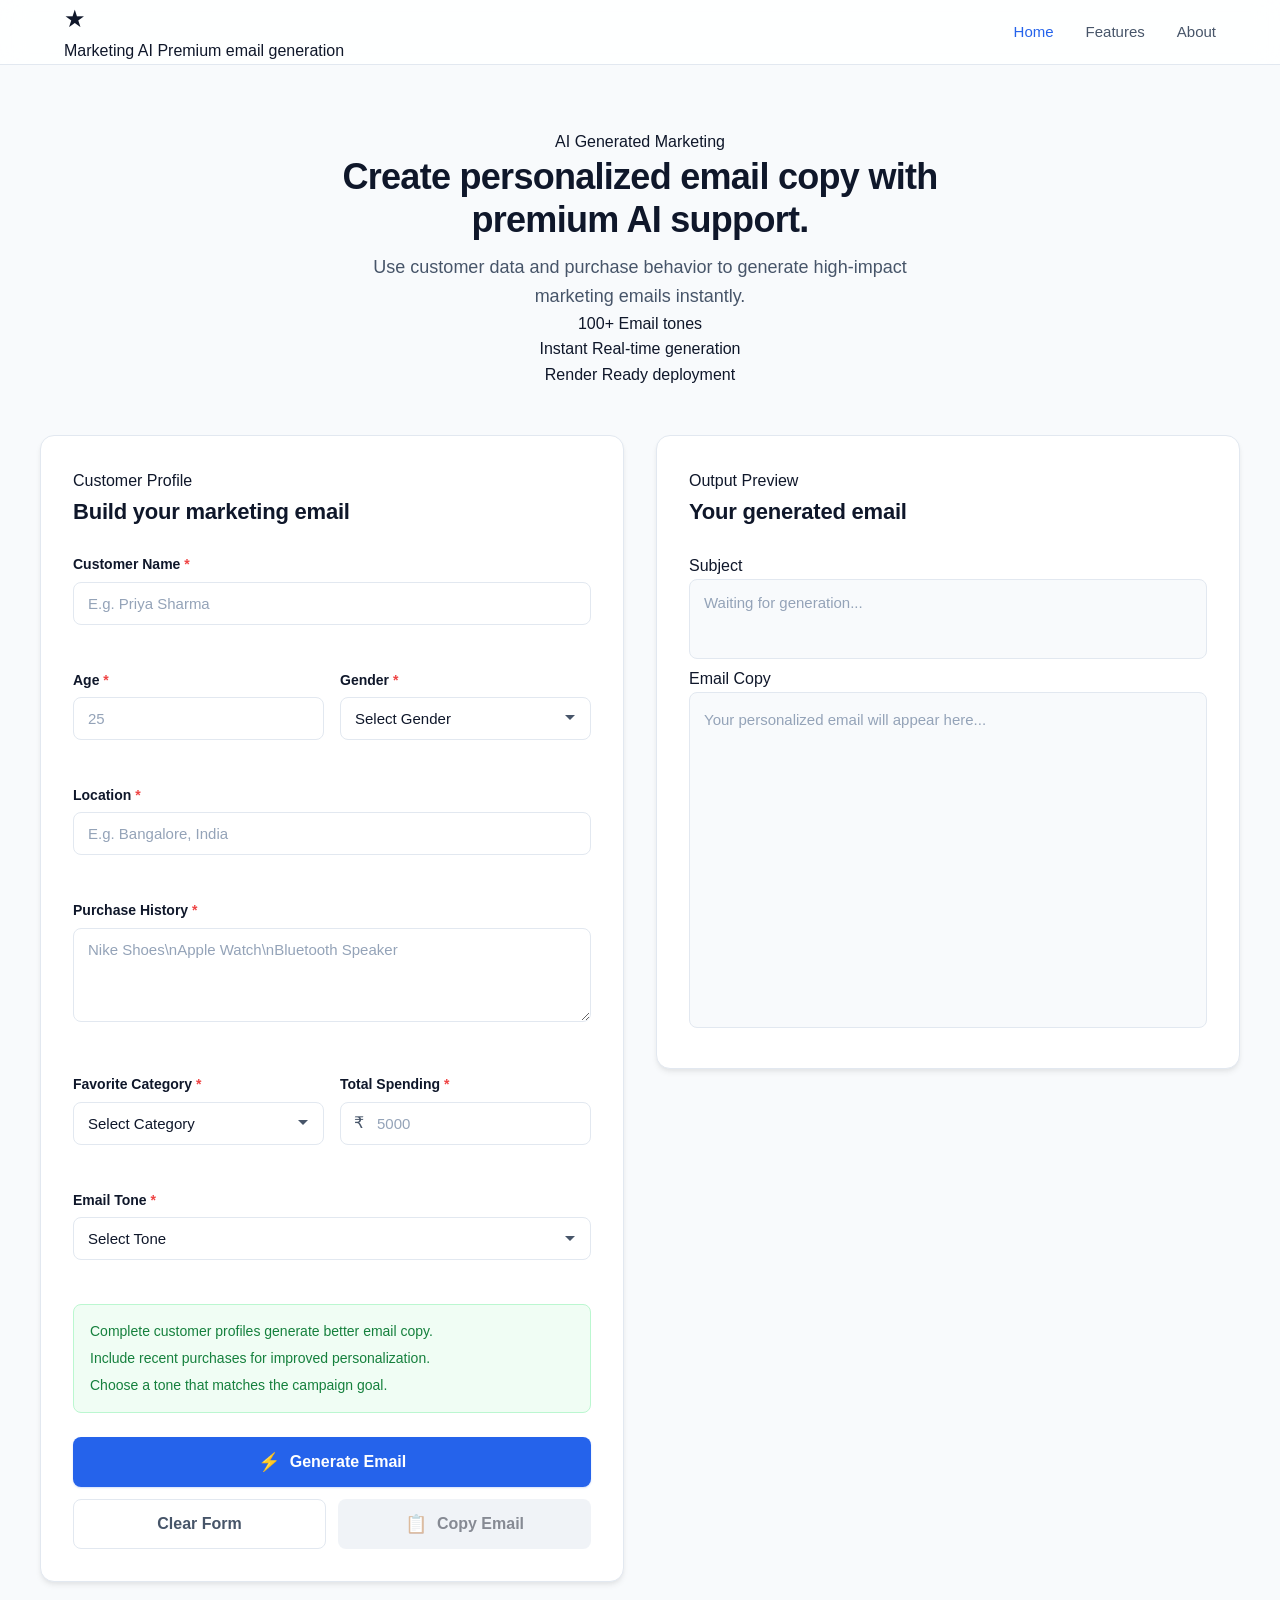
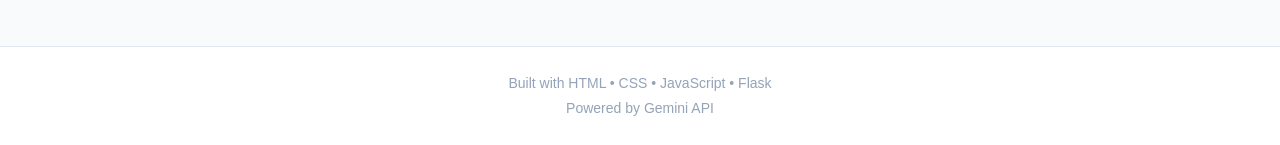
==== commit 106792a1: "Upgrade frontend UI/UX and update deployment docs" ====
--- a/frontend/index.html
+++ b/frontend/index.html
@@ -10,12 +10,16 @@
 
   <nav class="navbar">
     <div class="nav-container">
-      <div class="nav-logo">
-        <span class="logo-icon">&#x2728;</span>
-        <span class="logo-text">Marketing AI</span>
+      <div class="nav-brand">
+        <span class="logo-icon">★</span>
+        <div class="logo-text">
+          <span class="brand-name">Marketing AI</span>
+          <span class="brand-tag">Premium email generation</span>
+        </div>
       </div>
       <ul class="nav-links">
         <li><a href="#" class="nav-link active">Home</a></li>
+        <li><a href="#" class="nav-link">Features</a></li>
         <li><a href="#" class="nav-link">About</a></li>
       </ul>
     </div>
@@ -23,9 +27,23 @@
 
   <header class="hero">
     <div class="hero-container">
-      <div class="hero-icon">&#x1F916;</div>
-      <h1 class="hero-title">Personalized Marketing Copy AI</h1>
-      <p class="hero-subtitle">Generate AI-powered personalized marketing emails using customer demographics and purchase history.</p>
+      <div class="hero-kicker">AI Generated Marketing</div>
+      <h1 class="hero-title">Create personalized email copy with premium AI support.</h1>
+      <p class="hero-subtitle">Use customer data and purchase behavior to generate high-impact marketing emails instantly.</p>
+      <div class="hero-stats">
+        <div class="stat-card">
+          <span class="stat-value">100+</span>
+          <span class="stat-label">Email tones</span>
+        </div>
+        <div class="stat-card">
+          <span class="stat-value">Instant</span>
+          <span class="stat-label">Real-time generation</span>
+        </div>
+        <div class="stat-card">
+          <span class="stat-value">Render</span>
+          <span class="stat-label">Ready deployment</span>
+        </div>
+      </div>
     </div>
   </header>
 
@@ -34,11 +52,16 @@
 
       <section class="form-section">
         <div class="card form-card">
-          <h2 class="card-title">Customer Information</h2>
+          <div class="section-header">
+            <div>
+              <p class="eyebrow">Customer Profile</p>
+              <h2 class="card-title">Build your marketing email</h2>
+            </div>
+          </div>
 
           <div class="form-group">
             <label for="customerName">Customer Name <span class="required">*</span></label>
-            <input type="text" id="customerName" placeholder="Enter customer name" required>
+            <input type="text" id="customerName" placeholder="E.g. Priya Sharma" required>
             <span class="error-message" id="nameError"></span>
           </div>
 
@@ -48,7 +71,6 @@
               <input type="number" id="age" placeholder="25" min="18" max="100" required>
               <span class="error-message" id="ageError"></span>
             </div>
-
             <div class="form-group">
               <label for="gender">Gender <span class="required">*</span></label>
               <select id="gender" required>
@@ -63,13 +85,13 @@
 
           <div class="form-group">
             <label for="location">Location <span class="required">*</span></label>
-            <input type="text" id="location" placeholder="Delhi, Mumbai, Bangalore" required>
+            <input type="text" id="location" placeholder="E.g. Bangalore, India" required>
             <span class="error-message" id="locationError"></span>
           </div>
 
           <div class="form-group">
             <label for="purchaseHistory">Purchase History <span class="required">*</span></label>
-            <textarea id="purchaseHistory" placeholder="Nike Shoes&#10;Apple Watch&#10;Bluetooth Speaker" rows="4" required></textarea>
+            <textarea id="purchaseHistory" placeholder="Nike Shoes\nApple Watch\nBluetooth Speaker" rows="4" required></textarea>
             <span class="error-message" id="purchaseError"></span>
           </div>
 
@@ -87,11 +109,10 @@
               </select>
               <span class="error-message" id="categoryError"></span>
             </div>
-
             <div class="form-group">
               <label for="totalSpending">Total Spending <span class="required">*</span></label>
               <div class="input-icon-wrapper">
-                <span class="input-icon">&#x20B9;</span>
+                <span class="input-icon">₹</span>
                 <input type="number" id="totalSpending" placeholder="5000" min="1" required>
               </div>
               <span class="error-message" id="spendingError"></span>
@@ -123,19 +144,22 @@
           </div>
 
           <div class="sidebar-tips">
-            <p class="tip">&#x2714; Use complete customer information</p>
-            <p class="tip">&#x2714; More purchase history improves personalization</p>
-            <p class="tip">&#x2714; Choose the correct product category</p>
+            <p class="tip">Complete customer profiles generate better email copy.</p>
+            <p class="tip">Include recent purchases for improved personalization.</p>
+            <p class="tip">Choose a tone that matches the campaign goal.</p>
           </div>
 
           <div class="button-group">
             <button class="btn btn-primary" id="generateBtn">
-              <span class="btn-icon">&#x1F52E;</span>
-              Generate Personalized Email
+              <span class="btn-icon">⚡</span>
+              Generate Email
             </button>
             <div class="secondary-buttons">
-              <button class="btn btn-secondary" id="copyBtn" disabled>Copy Email</button>
               <button class="btn btn-outline" id="clearBtn">Clear Form</button>
+              <button class="btn btn-secondary" id="copyBtn" disabled>
+                <span class="btn-icon">📋</span>
+                Copy Email
+              </button>
             </div>
           </div>
         </div>
@@ -143,21 +167,27 @@
 
       <section class="output-section">
         <div class="card output-card">
-          <h2 class="card-title">Generated Marketing Email</h2>
+          <div class="section-header">
+            <div>
+              <p class="eyebrow">Output Preview</p>
+              <h2 class="card-title">Your generated email</h2>
+            </div>
+          </div>
 
           <div class="spinner-overlay" id="spinnerOverlay" role="status" aria-live="polite">
             <div class="spinner"></div>
             <p class="spinner-text">Generating personalized marketing email...</p>
           </div>
 
-          <div class="output-group">
-            <label for="subjectOutput">Subject</label>
-            <textarea id="subjectOutput" class="output-textarea" rows="2" readonly placeholder="Waiting for generation..."></textarea>
-          </div>
-
-          <div class="output-group">
-            <label for="emailOutput">Email</label>
-            <textarea id="emailOutput" class="output-textarea email-body" rows="12" readonly placeholder="Your personalized email will appear here..."></textarea>
+          <div class="output-panel">
+            <div class="subject-card">
+              <div class="output-label">Subject</div>
+              <textarea id="subjectOutput" class="output-textarea" rows="2" readonly placeholder="Waiting for generation..."></textarea>
+            </div>
+            <div class="body-card">
+              <div class="output-label">Email Copy</div>
+              <textarea id="emailOutput" class="output-textarea email-body" rows="12" readonly placeholder="Your personalized email will appear here..."></textarea>
+            </div>
           </div>
         </div>
       </section>
@@ -169,8 +199,8 @@
 
   <footer class="footer">
     <div class="footer-container">
-      <p>Developed using HTML &bull; CSS &bull; JavaScript</p>
-      <p>Powered by Hugging Face AI <span class="live-badge">Live</span></p>
+      <p>Built with HTML &bull; CSS &bull; JavaScript &bull; Flask</p>
+      <p>Powered by Gemini API</p>
     </div>
   </footer>
 
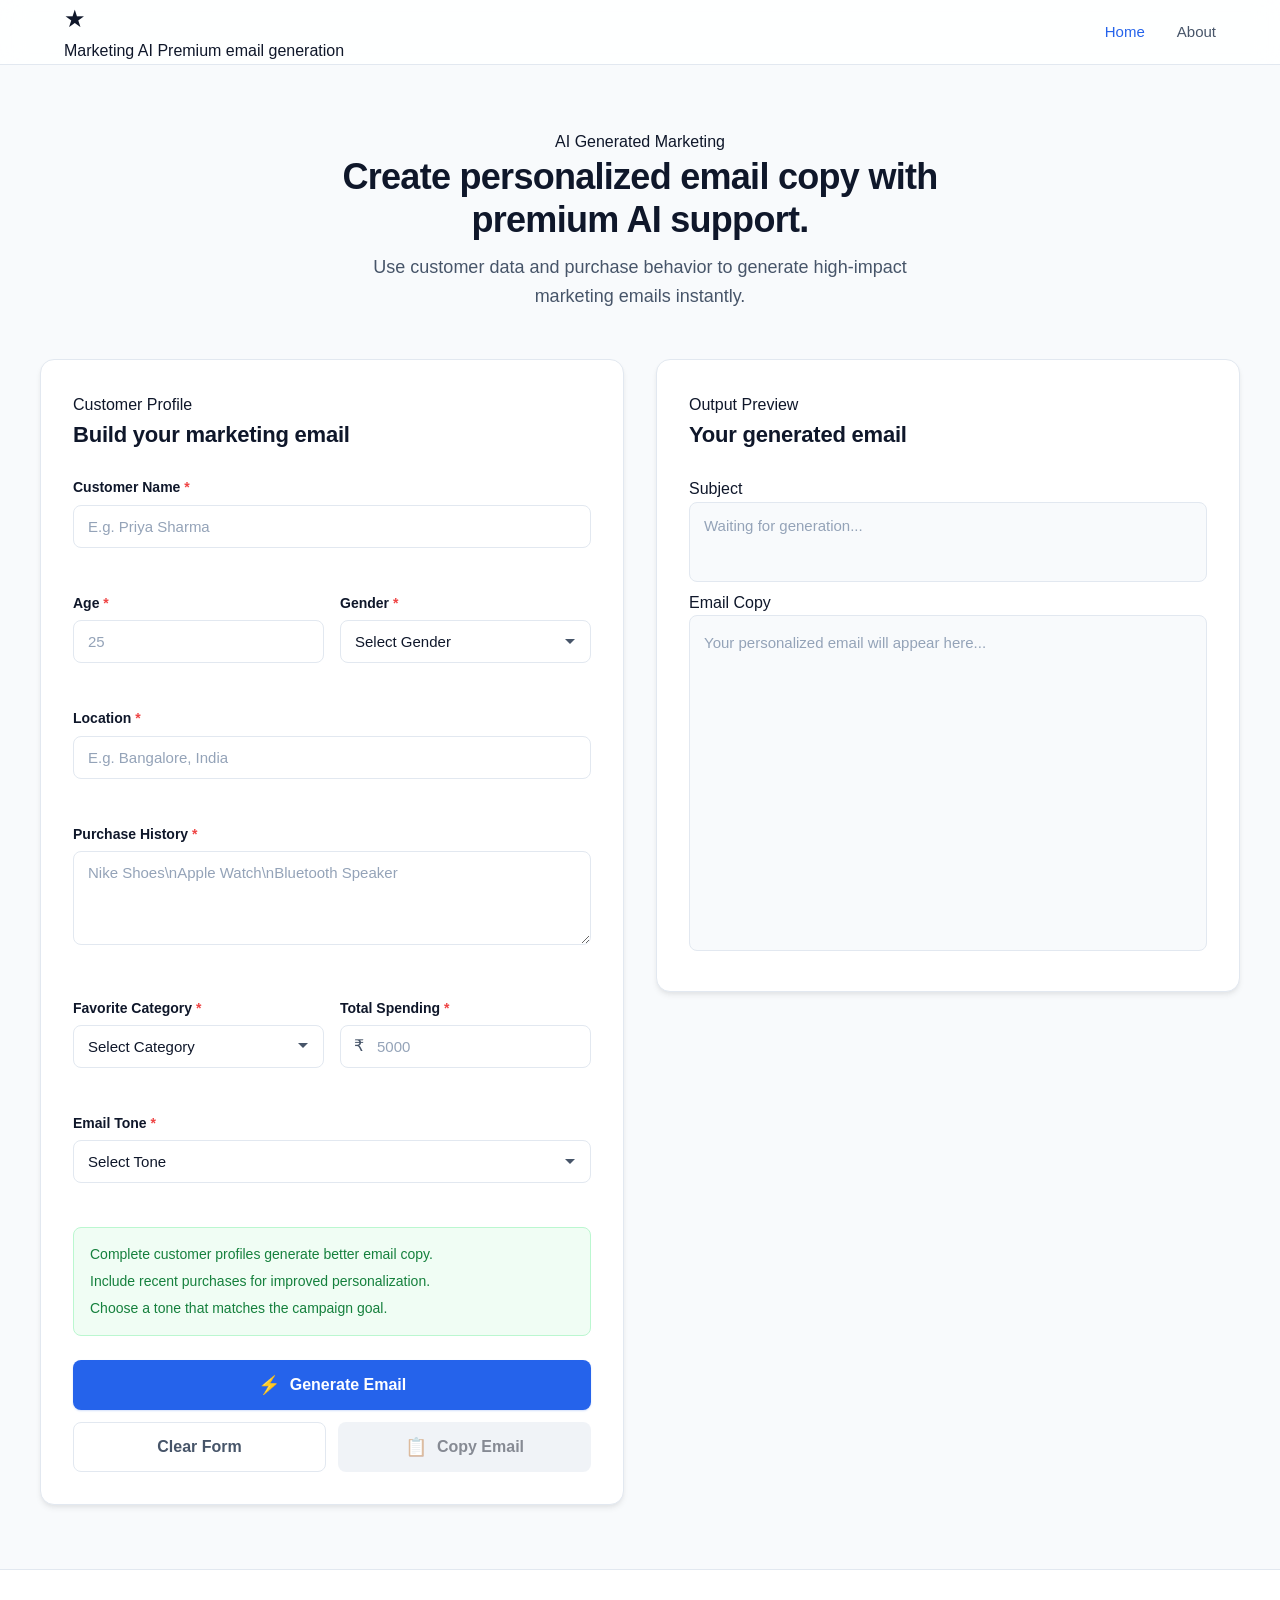
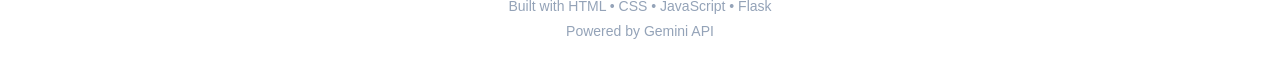
==== commit 7025794d: "Remove feature UI elements from frontend" ====
--- a/frontend/index.html
+++ b/frontend/index.html
@@ -19,7 +19,6 @@
       </div>
       <ul class="nav-links">
         <li><a href="#" class="nav-link active">Home</a></li>
-        <li><a href="#" class="nav-link">Features</a></li>
         <li><a href="#" class="nav-link">About</a></li>
       </ul>
     </div>
@@ -30,20 +29,6 @@
       <div class="hero-kicker">AI Generated Marketing</div>
       <h1 class="hero-title">Create personalized email copy with premium AI support.</h1>
       <p class="hero-subtitle">Use customer data and purchase behavior to generate high-impact marketing emails instantly.</p>
-      <div class="hero-stats">
-        <div class="stat-card">
-          <span class="stat-value">100+</span>
-          <span class="stat-label">Email tones</span>
-        </div>
-        <div class="stat-card">
-          <span class="stat-value">Instant</span>
-          <span class="stat-label">Real-time generation</span>
-        </div>
-        <div class="stat-card">
-          <span class="stat-value">Render</span>
-          <span class="stat-label">Ready deployment</span>
-        </div>
-      </div>
     </div>
   </header>
 
